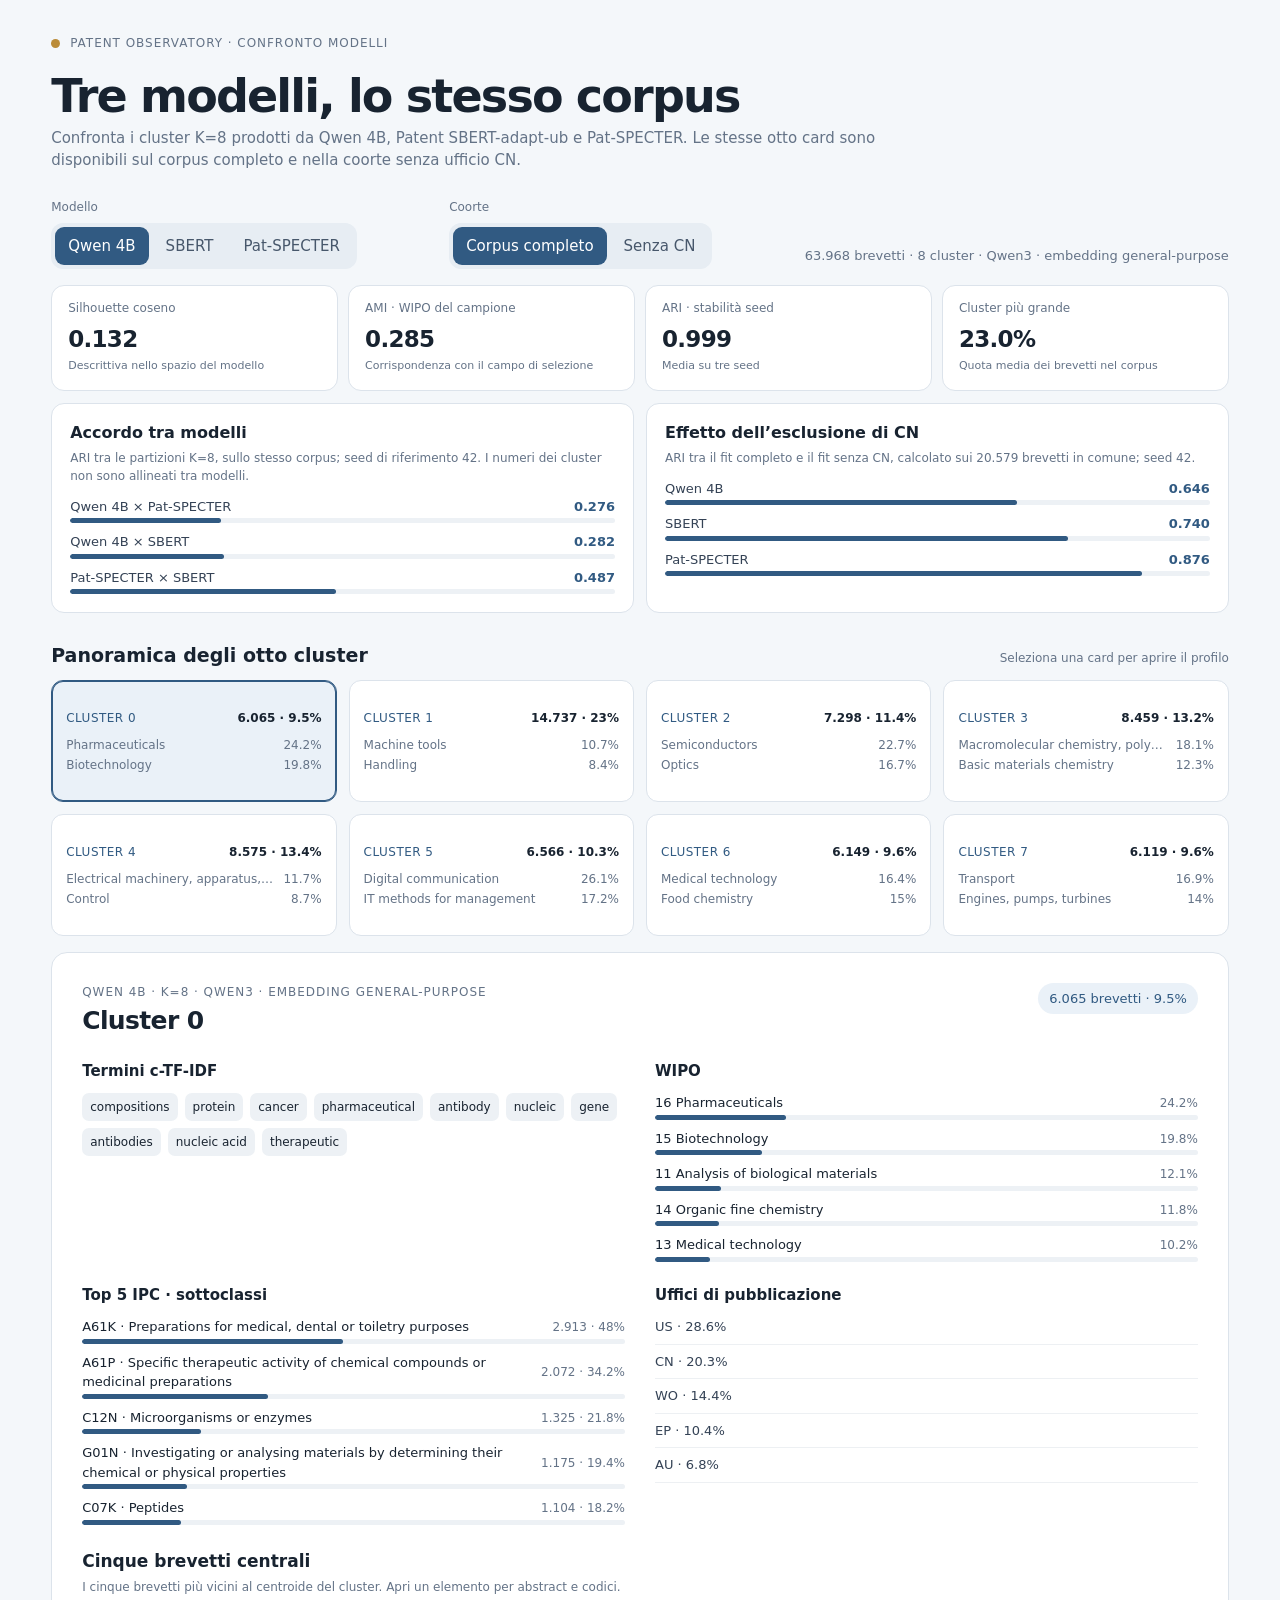
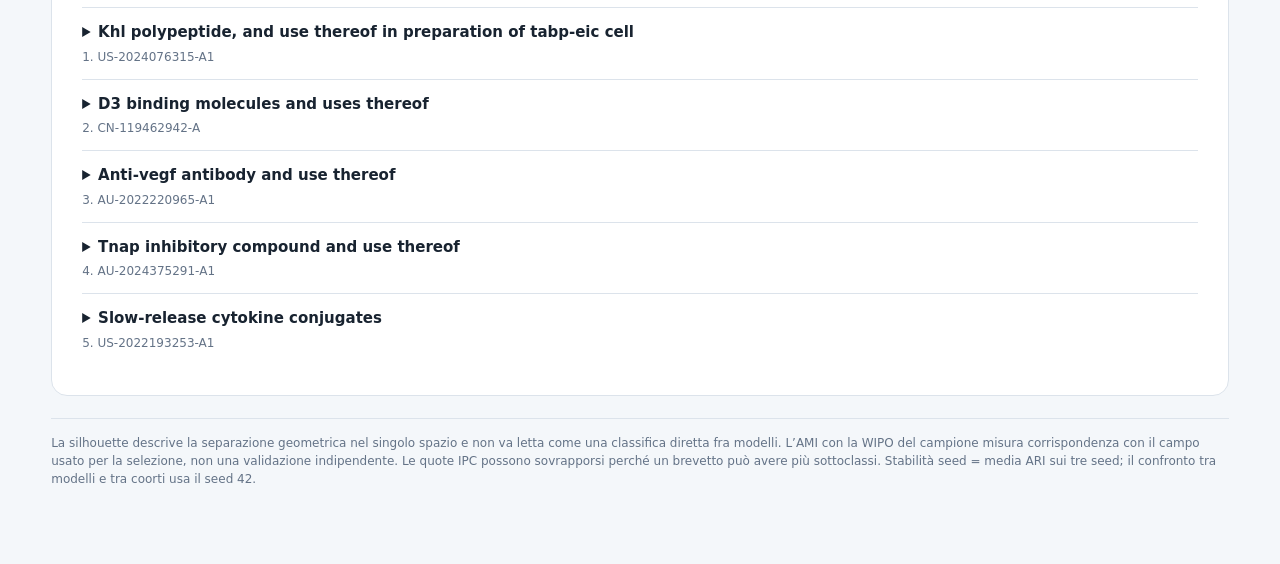
==== docs/model-comparison.html @ 25a64465 "Move model comparison outside Patent Observatory" ====
<!doctype html>
<html lang="it">
<head>
  <meta charset="utf-8">
  <meta name="viewport" content="width=device-width, initial-scale=1">
  <meta name="description" content="Confronto esplorativo dei cluster K-means prodotti da Qwen 4B, Patent SBERT-adapt-ub e Pat-SPECTER sui brevetti WIPO32.">
  <title>Confronto modelli · Patent Observatory</title>
  <style>
    :root { color-scheme:light; --ink:#182330; --muted:#647387; --line:#dce3eb; --paper:#f4f7fa; --surface:#fff; --blue:#315a82; --blue-soft:#eaf1f8; --gold:#ba8b37; --green:#38745b; }
    * { box-sizing:border-box; }
    body { margin:0; background:var(--paper); color:var(--ink); font:15px/1.5 Inter,ui-sans-serif,system-ui,-apple-system,BlinkMacSystemFont,"Segoe UI",sans-serif; }
    button { font:inherit; }
    .shell { max-width:1440px; margin:0 auto; padding:34px clamp(18px,4vw,56px) 64px; }
    .masthead { display:flex; align-items:center; gap:10px; color:var(--muted); font-size:12px; letter-spacing:.08em; text-transform:uppercase; }
    .mark { width:9px; height:9px; border-radius:50%; background:var(--gold); }
    .back { margin-left:auto; color:var(--blue); font-size:13px; letter-spacing:0; text-transform:none; text-decoration:none; }
    h1 { margin:20px 0 5px; font-size:clamp(30px,4vw,46px); line-height:1.08; letter-spacing:-.04em; font-weight:650; }
    .intro { color:var(--muted); max-width:860px; margin:0; }
    .controls { display:flex; justify-content:space-between; align-items:flex-end; gap:18px; flex-wrap:wrap; margin:26px 0 16px; }
    .control-block { display:grid; gap:7px; }
    .control-label { color:var(--muted); font-size:12px; }
    .segmented { display:inline-flex; gap:4px; padding:4px; background:#e7edf3; border-radius:12px; }
    .segmented button { border:0; border-radius:9px; background:transparent; color:#47576b; padding:8px 13px; cursor:pointer; }
    .segmented button[aria-pressed="true"] { color:#fff; background:var(--blue); }
    .cohort-meta { color:var(--muted); font-size:13px; padding-bottom:4px; }
    .metric-grid { display:grid; grid-template-columns:repeat(4,minmax(0,1fr)); gap:10px; }
    .metric { min-width:0; padding:15px 16px; background:var(--surface); border:1px solid var(--line); border-radius:13px; }
    .metric-label { color:var(--muted); font-size:12px; line-height:1.3; }
    .metric-value { margin-top:5px; font-size:23px; font-weight:650; letter-spacing:-.03em; font-variant-numeric:tabular-nums; }
    .metric-note { color:var(--muted); font-size:11px; margin-top:2px; }
    .comparison-grid { display:grid; grid-template-columns:1fr 1fr; gap:12px; margin-top:12px; }
    .comparison { min-width:0; padding:17px 18px; background:var(--surface); border:1px solid var(--line); border-radius:13px; }
    .comparison h2 { margin:0 0 4px; font-size:16px; }
    .comparison-note { margin:0 0 12px; color:var(--muted); font-size:12px; }
    .agreement-list { display:grid; gap:8px; }
    .agreement-row { display:grid; grid-template-columns:minmax(0,1fr) auto; gap:8px; align-items:center; font-size:13px; }
    .agreement-row span:first-child { color:#344255; }
    .agreement-value { font-variant-numeric:tabular-nums; font-weight:650; color:var(--blue); }
    .bar { grid-column:1/-1; height:5px; border-radius:10px; background:#edf1f5; overflow:hidden; margin-top:-6px; }
    .bar span { display:block; height:100%; background:var(--blue); border-radius:10px; }
    .section-heading { display:flex; justify-content:space-between; align-items:baseline; gap:12px; margin:28px 0 10px; }
    .section-heading h2 { margin:0; font-size:19px; }
    .section-heading span { color:var(--muted); font-size:12px; }
    .cluster-nav { display:grid; grid-template-columns:repeat(4,minmax(0,1fr)); gap:12px; }
    .cluster-choice { min-width:0; text-align:left; border:1px solid var(--line); background:var(--surface); border-radius:12px; padding:14px; color:var(--ink); cursor:pointer; min-height:122px; transition:background .15s ease,border-color .15s ease,transform .15s ease; }
    .cluster-choice:hover { border-color:#aabbd0; transform:translateY(-1px); }
    .cluster-choice[aria-pressed="true"] { border-color:var(--blue); background:var(--blue-soft); box-shadow:inset 0 0 0 1px var(--blue); }
    .cluster-top { display:flex; align-items:baseline; justify-content:space-between; gap:10px; }
    .cluster-id { color:var(--blue); font-size:12px; letter-spacing:.04em; text-transform:uppercase; white-space:nowrap; }
    .cluster-size { flex:none; font-variant-numeric:tabular-nums; font-size:12px; font-weight:600; white-space:nowrap; }
    .cluster-wipo { display:grid; gap:4px; margin-top:10px; color:var(--muted); }
    .cluster-wipo-row { display:grid; grid-template-columns:minmax(0,1fr) auto; align-items:start; gap:8px; font-size:12px; line-height:1.35; }
    .cluster-wipo-name { min-width:0; overflow:hidden; text-overflow:ellipsis; white-space:nowrap; }
    .cluster-wipo-share { white-space:nowrap; font-variant-numeric:tabular-nums; }
    .detail { margin-top:16px; border:1px solid var(--line); border-radius:16px; background:var(--surface); padding:clamp(18px,2.4vw,30px); min-width:0; }
    .detail-header { display:flex; align-items:flex-start; justify-content:space-between; gap:14px; flex-wrap:wrap; }
    .eyebrow { color:var(--muted); font-size:12px; text-transform:uppercase; letter-spacing:.08em; }
    h3 { margin:5px 0 0; font-size:25px; line-height:1.2; letter-spacing:-.025em; white-space:nowrap; }
    .share-chip { border-radius:999px; background:var(--blue-soft); color:var(--blue); padding:6px 11px; font-size:13px; white-space:nowrap; }
    .detail-grid { display:grid; grid-template-columns:repeat(2,minmax(0,1fr)); gap:22px 30px; margin-top:24px; }
    .detail-section { min-width:0; }
    .detail-section h4 { margin:0 0 11px; font-size:15px; font-weight:650; }
    .term-list { display:flex; flex-wrap:wrap; gap:7px; }
    .term { border-radius:7px; background:#edf1f5; padding:5px 8px; font-size:12px; }
    .field-list { display:grid; gap:9px; }
    .field-row { display:grid; grid-template-columns:minmax(0,1fr) auto; gap:2px 12px; align-items:center; }
    .field-name { font-size:13px; }
    .field-value { color:var(--muted); font-size:12px; font-variant-numeric:tabular-nums; white-space:nowrap; }
    .field-row .bar { grid-column:1/-1; margin-top:0; }
    .plain-list { display:grid; gap:7px; margin:0; padding:0; list-style:none; color:#344255; font-size:13px; }
    .plain-list li { padding-bottom:7px; border-bottom:1px solid #edf0f3; }
    .patents { margin-top:24px; }
    .patents h4 { margin:0 0 4px; font-size:17px; }
    .patent-note { color:var(--muted); margin:0 0 11px; font-size:12px; }
    .patent { border-top:1px solid var(--line); padding:13px 0; }
    .patent summary { cursor:pointer; font-weight:580; }
    .patent-id { display:block; margin-top:4px; color:var(--muted); font-size:12px; font-weight:400; }
    .patent-meta { margin:9px 0 5px; color:var(--muted); font-size:12px; overflow-wrap:anywhere; }
    .patent-abstract { margin:0; color:#344255; font-size:13px; }
    .method { margin-top:22px; padding-top:15px; border-top:1px solid var(--line); color:var(--muted); font-size:12px; }
    @media(max-width:1040px) { .metric-grid { grid-template-columns:repeat(3,minmax(0,1fr)); } .cluster-nav { grid-template-columns:repeat(2,minmax(0,1fr)); } }
    @media(max-width:720px) { .shell { padding-top:22px; } .metric-grid { grid-template-columns:repeat(2,minmax(0,1fr)); } .comparison-grid,.detail-grid { grid-template-columns:1fr; } .cluster-nav { grid-template-columns:1fr; } .controls { align-items:flex-start; } }
    @media(prefers-reduced-motion:reduce) { *,*::before,*::after { transition:none !important; scroll-behavior:auto !important; } }
  </style>
</head>
<body>
<main class="shell">
  <div class="masthead"><span class="mark" aria-hidden="true"></span><span>Patent Observatory · confronto modelli</span></div>
  <h1>Tre modelli, lo stesso corpus</h1>
  <p class="intro">Confronta i cluster K=8 prodotti da Qwen 4B, Patent SBERT-adapt-ub e Pat-SPECTER. Le stesse otto card sono disponibili sul corpus completo e nella coorte senza ufficio CN.</p>
  <div class="controls">
    <div class="control-block"><span class="control-label">Modello</span><div class="segmented" id="model-controls" role="group" aria-label="Seleziona il modello"></div></div>
    <div class="control-block"><span class="control-label">Coorte</span><div class="segmented" id="cohort-controls" role="group" aria-label="Seleziona la coorte"><button type="button" data-cohort="full" aria-pressed="true">Corpus completo</button><button type="button" data-cohort="exclude-cn" aria-pressed="false">Senza CN</button></div></div>
    <span class="cohort-meta" id="cohort-meta" aria-live="polite"></span>
  </div>
  <section class="metric-grid" id="metrics" aria-label="Metriche del modello selezionato"></section>
  <section class="comparison-grid" aria-label="Confronti tra modelli">
    <article class="comparison"><h2>Accordo tra modelli</h2><p class="comparison-note">ARI tra le partizioni K=8, sullo stesso corpus; seed di riferimento 42. I numeri dei cluster non sono allineati tra modelli.</p><div class="agreement-list" id="cross-ari"></div></article>
    <article class="comparison"><h2>Effetto dell’esclusione di CN</h2><p class="comparison-note">ARI tra il fit completo e il fit senza CN, calcolato sui 20.579 brevetti in comune; seed 42.</p><div class="agreement-list" id="cohort-ari"></div></article>
  </section>
  <div class="section-heading"><h2>Panoramica degli otto cluster</h2><span>Seleziona una card per aprire il profilo</span></div>
  <nav class="cluster-nav" id="cluster-nav" aria-label="Seleziona cluster"></nav>
  <section class="detail" id="detail" aria-live="polite"></section>
  <p class="method">La silhouette descrive la separazione geometrica nel singolo spazio e non va letta come una classifica diretta fra modelli. L’AMI con la WIPO del campione misura corrispondenza con il campo usato per la selezione, non una validazione indipendente. Le quote IPC possono sovrapporsi perché un brevetto può avere più sottoclassi. Stabilità seed = media ARI sui tre seed; il confronto tra modelli e tra coorti usa il seed 42.</p>
</main>
<script src="model-comparison-data.js"></script>
<script>
  const MODEL_IDS=['qwen3-embedding-4b','sbert-adapt-ub','pat-specter'];
  const MODEL_LABELS={'qwen3-embedding-4b':'Qwen 4B','sbert-adapt-ub':'SBERT','pat-specter':'Pat-SPECTER'};
  const MODEL_CONTEXT={'qwen3-embedding-4b':'Qwen3 · embedding general-purpose','sbert-adapt-ub':'Patent SBERT · adattato al dominio','pat-specter':'SPECTER2 · fine-tuned su brevetti'};
  let cohort='full', model=MODEL_IDS[0], selected=0;
  const $=id=>document.getElementById(id);
  const node=(tag,cls,text)=>{const x=document.createElement(tag);if(cls)x.className=cls;if(text!==undefined)x.textContent=text;return x;};
  const fmt=x=>Number(x).toFixed(3);
  const renderControls=()=>{
    const models=$('model-controls'); models.replaceChildren();
    for(const id of MODEL_IDS){const b=node('button','',MODEL_LABELS[id]);b.type='button';b.setAttribute('aria-pressed',String(id===model));b.addEventListener('click',()=>{model=id;selected=0;render();});models.append(b);}
    for(const b of document.querySelectorAll('[data-cohort]')){b.setAttribute('aria-pressed',String(b.dataset.cohort===cohort));b.onclick=()=>{cohort=b.dataset.cohort;selected=0;render();};}
  };
  const drawMetrics=entry=>{
    const items=[
      ['Silhouette coseno',fmt(entry.silhouette_mean),'Descrittiva nello spazio del modello'],
      ['AMI · WIPO del campione',fmt(entry.AMI_WIPO_selection_primary_mean),'Corrispondenza con il campo di selezione'],
      ['ARI · stabilità seed',fmt(entry.seed_ARI_mean),'Media su tre seed'],
      ['Cluster più grande',`${(entry.largest_cluster_share_mean*100).toFixed(1)}%`,'Quota media dei brevetti nel corpus']
    ];
    const root=$('metrics');root.replaceChildren();
    for(const [label,value,note] of items){const c=node('article','metric');c.append(node('div','metric-label',label),node('div','metric-value',value),node('div','metric-note',note));root.append(c);}
  };
  const drawAgreements=()=>{
    const pairs=COMPARE_DATA[cohort].crossModelARI;const c=$('cross-ari');c.replaceChildren();
    for(const p of pairs){const row=node('div','agreement-row');row.append(node('span','',`${MODEL_LABELS[p.a]} × ${MODEL_LABELS[p.b]}`),node('span','agreement-value',fmt(p.ari)));const bar=node('div','bar');const fill=node('span');fill.style.width=`${Math.max(0,Math.min(100,p.ari*100))}%`;bar.append(fill);c.append(row,bar);}
    const s=$('cohort-ari');s.replaceChildren();
    for(const id of MODEL_IDS){const value=COMPARE_DATA.fullNoCnARI[id];const row=node('div','agreement-row');row.append(node('span','',MODEL_LABELS[id]),node('span','agreement-value',fmt(value)));const bar=node('div','bar');const fill=node('span');fill.style.width=`${Math.max(0,Math.min(100,value*100))}%`;bar.append(fill);s.append(row,bar);}
  };
  const drawNav=rows=>{
    const nav=$('cluster-nav');nav.replaceChildren();
    for(const row of rows){const b=node('button','cluster-choice');b.type='button';b.setAttribute('aria-pressed',String(row.id===selected));
      const top=node('span','cluster-top');top.append(node('span','cluster-id',`Cluster ${row.id}`),node('span','cluster-size',`${row.n.toLocaleString('it-IT')} · ${row.share}%`));
      const ws=node('span','cluster-wipo');for(const field of row.wipo.slice(0,2)){const item=node('span','cluster-wipo-row');const name=node('span','cluster-wipo-name',field.name);name.title=field.name;item.append(name,node('span','cluster-wipo-share',`${field.share}%`));ws.append(item);}b.append(top,ws);b.addEventListener('click',()=>{selected=row.id;render();});nav.append(b);}
  };
  const drawDetail=row=>{
    const root=$('detail');root.replaceChildren();
    const header=node('div','detail-header');const title=node('div');title.append(node('div','eyebrow',`${MODEL_LABELS[model]} · K=8 · ${MODEL_CONTEXT[model]}`),node('h3','',`Cluster ${row.id}`));header.append(title,node('span','share-chip',`${row.n.toLocaleString('it-IT')} brevetti · ${row.share}%`));root.append(header);
    const grid=node('div','detail-grid');
    const terms=node('section','detail-section');terms.append(node('h4','','Termini c-TF-IDF'));const chips=node('div','term-list');for(const t of row.terms)chips.append(node('span','term',t));terms.append(chips);
    const wipo=node('section','detail-section');wipo.append(node('h4','','WIPO'));const fields=node('div','field-list');for(const f of row.wipo){const r=node('div','field-row');r.append(node('span','field-name',`${String(f.number).padStart(2,'0')} ${f.name}`),node('span','field-value',`${f.share}%`));const bar=node('div','bar');const fill=node('span');fill.style.width=`${Math.max(0,Math.min(100,f.share))}%`;bar.append(fill);r.append(bar);fields.append(r);}wipo.append(fields);
    const ipc=node('section','detail-section');ipc.append(node('h4','','Top 5 IPC · sottoclassi'));const ipclist=node('div','field-list');for(const f of row.ipcSubclasses){const r=node('div','field-row');r.append(node('span','field-name',`${f.code} · ${f.title}`),node('span','field-value',`${f.count.toLocaleString('it-IT')} · ${f.share}%`));const bar=node('div','bar');const fill=node('span');fill.style.width=`${Math.max(0,Math.min(100,f.share))}%`;bar.append(fill);r.append(bar);ipclist.append(r);}ipc.append(ipclist);
    const offices=node('section','detail-section');offices.append(node('h4','','Uffici di pubblicazione'));const list=node('ul','plain-list');for(const f of row.offices)list.append(node('li','',`${f.name} · ${f.share}%`));offices.append(list);
    grid.append(terms,wipo,ipc,offices);root.append(grid);
    const patents=node('section','patents');patents.append(node('h4','','Cinque brevetti centrali'),node('p','patent-note','I cinque brevetti più vicini al centroide del cluster. Apri un elemento per abstract e codici.'));
    for(const p of row.patents){const item=node('details','patent');const summary=node('summary');summary.append(document.createTextNode(p.title));summary.append(node('span','patent-id',`${p.rank}. ${p.id}`));item.append(summary,node('p','patent-meta',`${p.office} · WIPO: ${p.wipo.join(' · ')||'n.d.'} · IPC: ${p.ipc.join(' · ')||'n.d.'}`),node('p','patent-abstract',p.abstract));patents.append(item);}root.append(patents);
  };
  const render=()=>{
    renderControls();const entry=COMPARE_DATA[cohort].models[model];const rows=entry.clusters;selected=Math.min(selected,rows.length-1);
    $('cohort-meta').textContent=`${cohort==='full'?'63.968':'20.579'} brevetti · 8 cluster · ${MODEL_CONTEXT[model]}`;
    drawMetrics(entry);drawAgreements();drawNav(rows);drawDetail(rows.find(r=>r.id===selected)||rows[0]);
  };
  render();
</script>
</body>
</html>
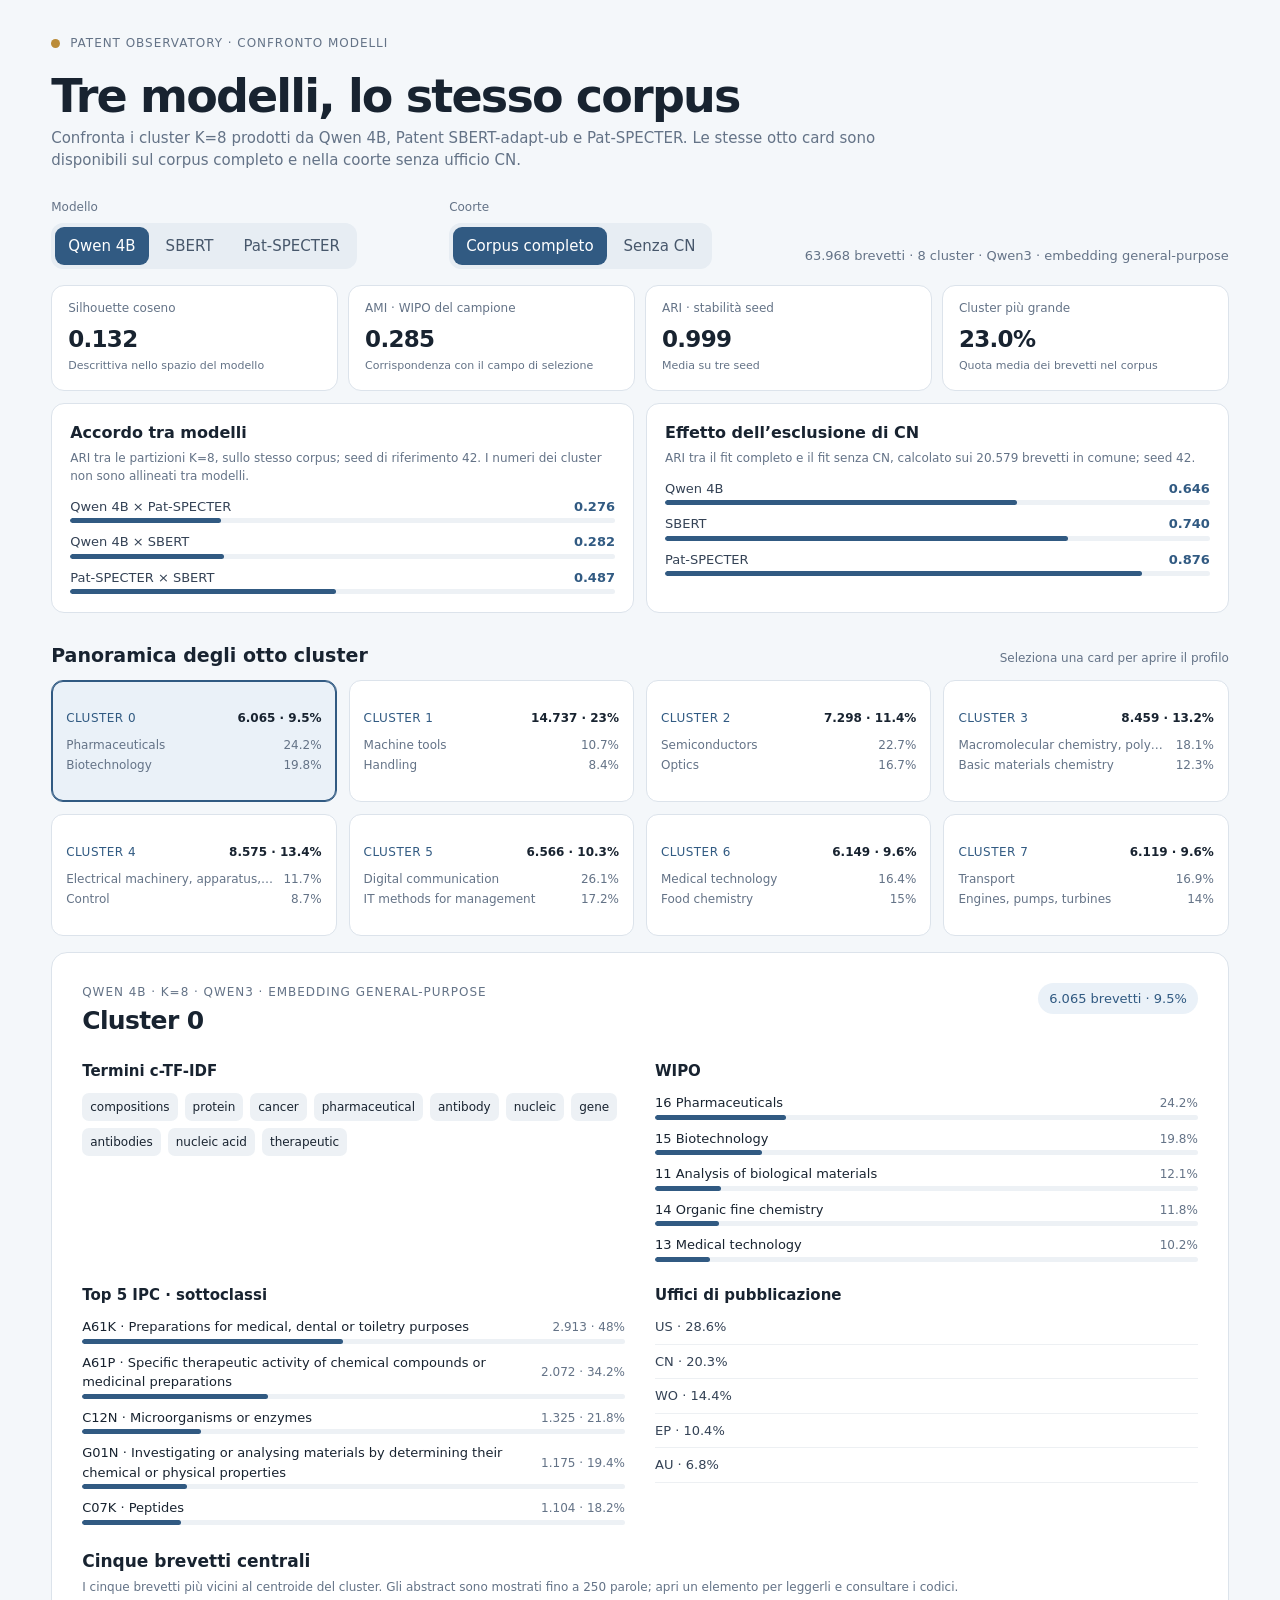
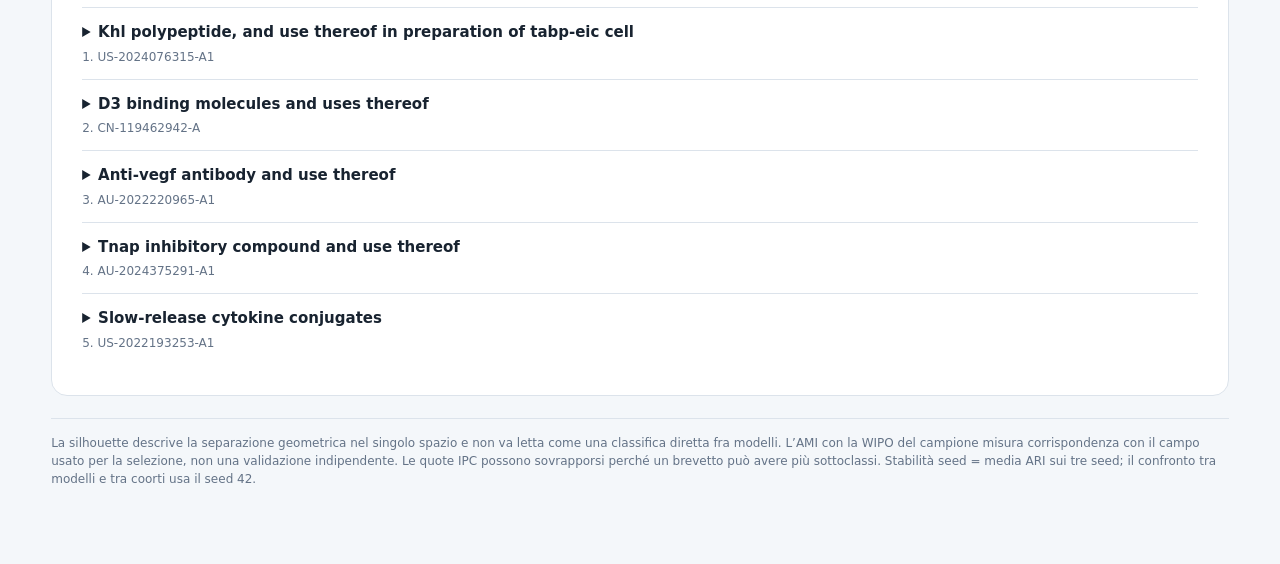
==== commit 830b3725: "Working on cluster analysis" ====
--- a/docs/model-comparison.html
+++ b/docs/model-comparison.html
@@ -148,7 +148,7 @@
     const ipc=node('section','detail-section');ipc.append(node('h4','','Top 5 IPC · sottoclassi'));const ipclist=node('div','field-list');for(const f of row.ipcSubclasses){const r=node('div','field-row');r.append(node('span','field-name',`${f.code} · ${f.title}`),node('span','field-value',`${f.count.toLocaleString('it-IT')} · ${f.share}%`));const bar=node('div','bar');const fill=node('span');fill.style.width=`${Math.max(0,Math.min(100,f.share))}%`;bar.append(fill);r.append(bar);ipclist.append(r);}ipc.append(ipclist);
     const offices=node('section','detail-section');offices.append(node('h4','','Uffici di pubblicazione'));const list=node('ul','plain-list');for(const f of row.offices)list.append(node('li','',`${f.name} · ${f.share}%`));offices.append(list);
     grid.append(terms,wipo,ipc,offices);root.append(grid);
-    const patents=node('section','patents');patents.append(node('h4','','Cinque brevetti centrali'),node('p','patent-note','I cinque brevetti più vicini al centroide del cluster. Apri un elemento per abstract e codici.'));
+    const patents=node('section','patents');patents.append(node('h4','','Cinque brevetti centrali'),node('p','patent-note','I cinque brevetti più vicini al centroide del cluster. Gli abstract sono mostrati fino a 250 parole; apri un elemento per leggerli e consultare i codici.'));
     for(const p of row.patents){const item=node('details','patent');const summary=node('summary');summary.append(document.createTextNode(p.title));summary.append(node('span','patent-id',`${p.rank}. ${p.id}`));item.append(summary,node('p','patent-meta',`${p.office} · WIPO: ${p.wipo.join(' · ')||'n.d.'} · IPC: ${p.ipc.join(' · ')||'n.d.'}`),node('p','patent-abstract',p.abstract));patents.append(item);}root.append(patents);
   };
   const render=()=>{
